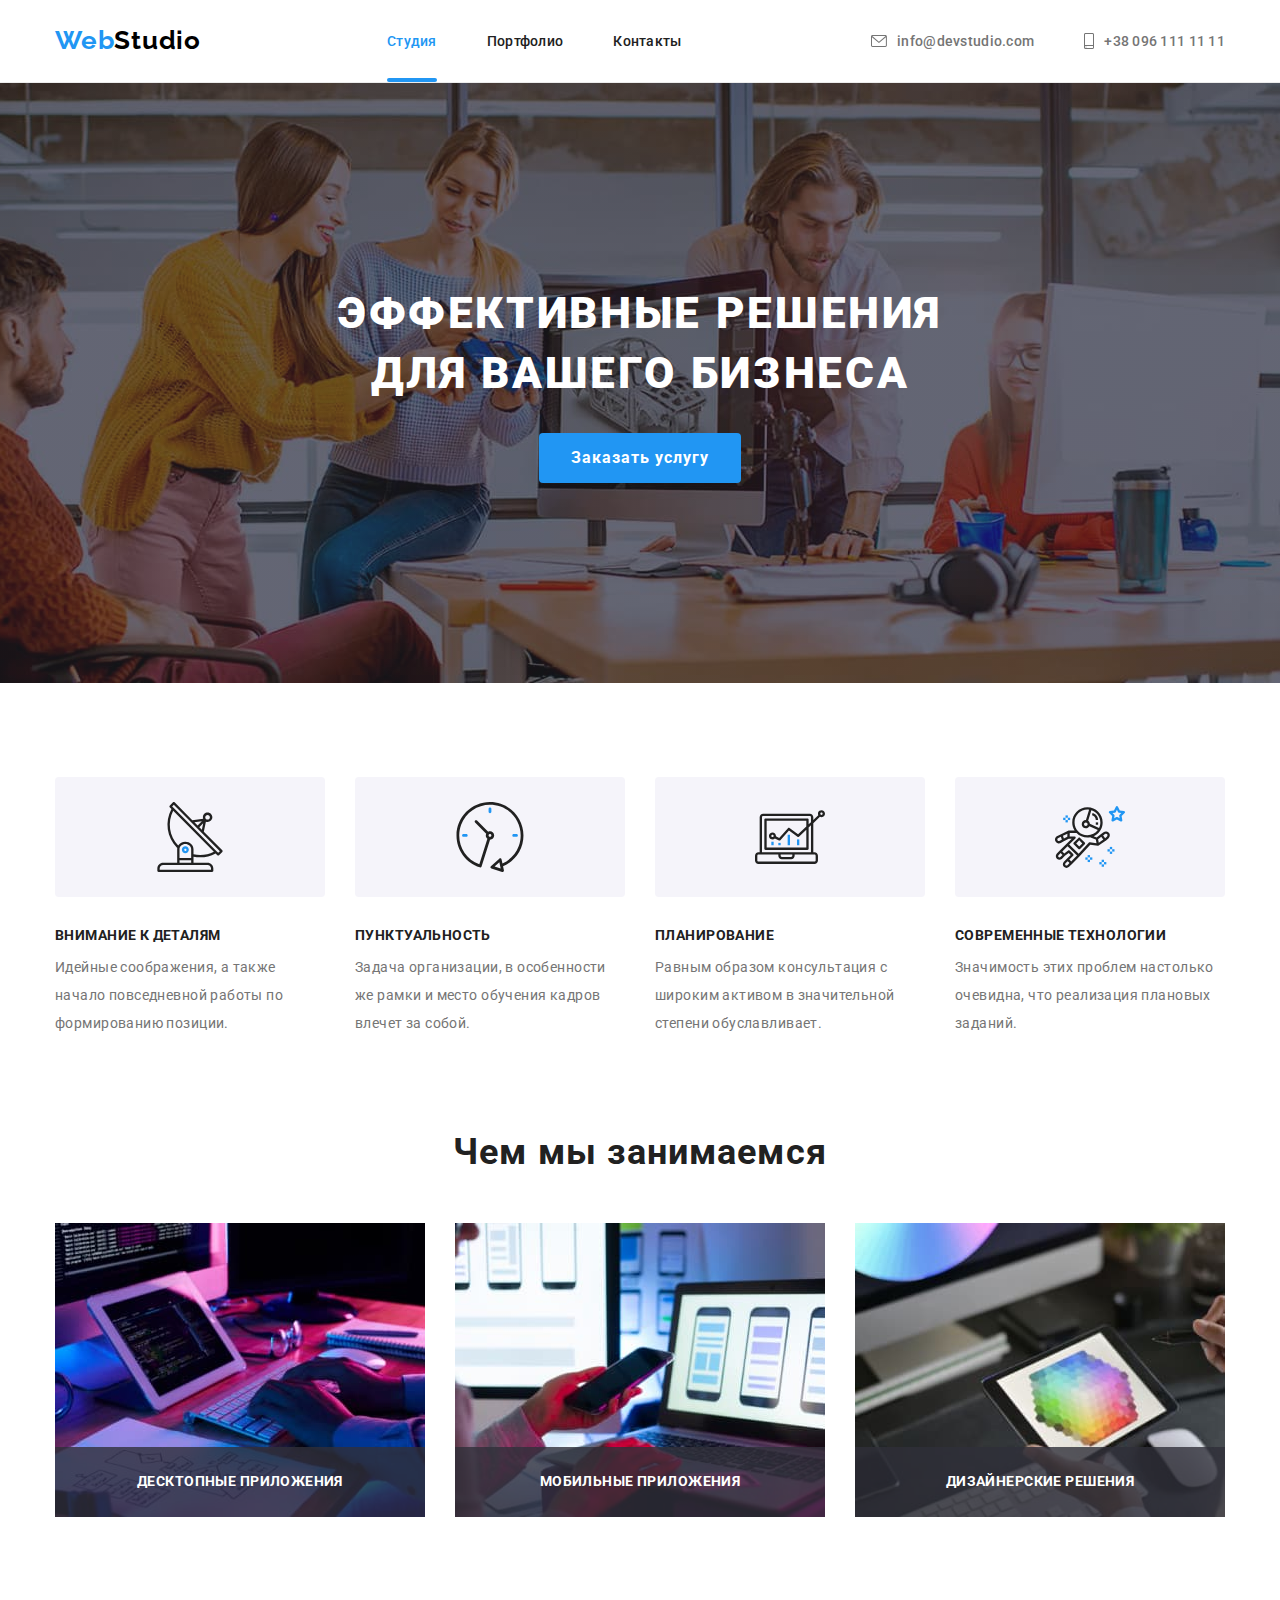
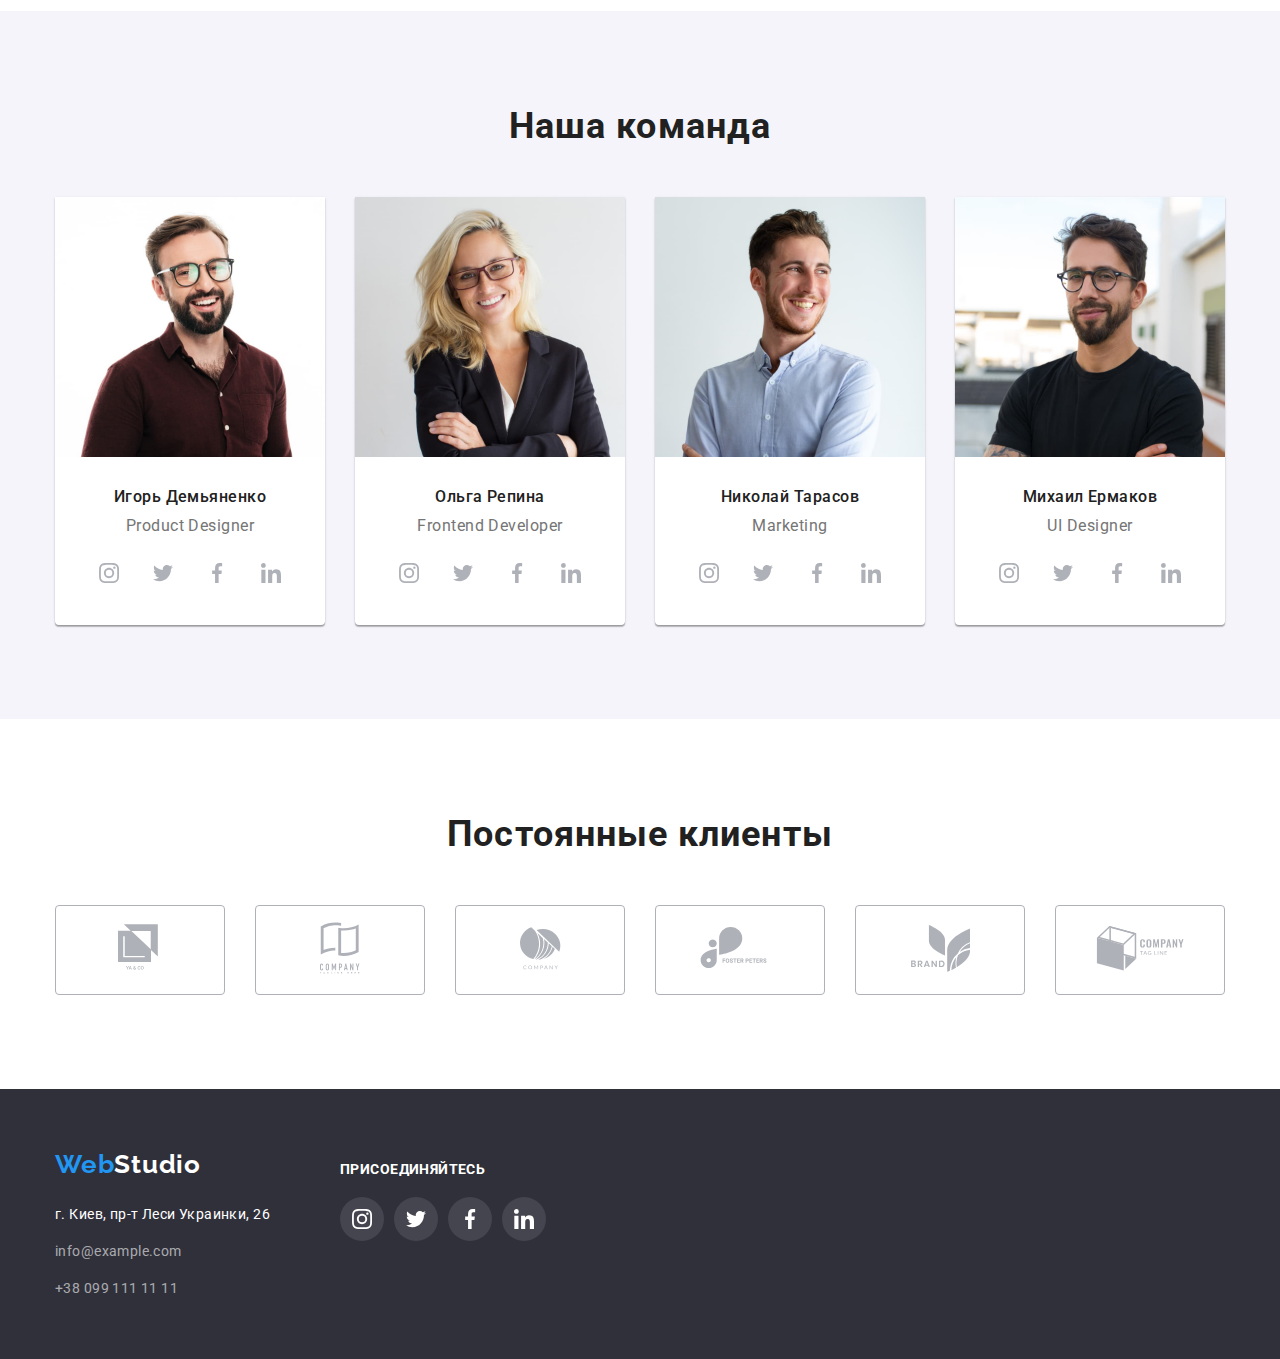
==== index.html @ ba80bf58 "Adding position/transition" ====
<!DOCTYPE html>
<html lang="ru">
  <head>
    <meta charset="UTF-8" />
    <meta name="viewport" content="width=device-width, initial-scale=1.0" />
    <title>ВебСтудия</title>
    <link
      rel="stylesheet"
      href="https://cdnjs.cloudflare.com/ajax/libs/modern-normalize/1.0.0/modern-normalize.css"
    />
    <link
      href="https://fonts.googleapis.com/css2?family=Raleway:wght@400;700&family=Roboto:wght@400;500;700;900&display=swap"
      rel="stylesheet"
    />
    <link rel="stylesheet" href="./css/styles.css" />
  </head>

  <body>
    <!--HEADER-->
    <header class="header">
      <div class="container">
        <nav class="navigation">
          <a
            class="logo-name-header link"
            href="./index.html"
            aria-label="логотип ВебСтудио"
          >
            <span class="logo-name-one">Web</span
            ><span class="logo-name-header">Studio</span>
          </a>
          <ul class="navigation-list list">
            <li class="navigation-list-item">
              <a class="navigation-list-link link current" href="">Студия</a>
            </li>
            <li class="navigation-list-item">
              <a
                class="navigation-list-link link non-current"
                href="./portfolio.html"
                >Портфолио</a
              >
            </li>
            <li class="navigation-list-item">
              <a class="navigation-list-link link non-current" href=""
                >Контакты</a
              >
            </li>
          </ul>
        </nav>
        <ul class="navigation-contacts list list">
          <li class="navigation-contacts-item">
            <a
              class="navigation-contacts-link link"
              href="mailto:info@devstudio.com"
            >
              <svg class="navigation-contacts-envelope">
                <use href="./images/sprite.svg#envelope"></use></svg
              >info@devstudio.com</a
            >
          </li>
          <li class="navigation-contacts-item">
            <a class="navigation-contacts-link link" href="tel:+380961111111">
              <svg class="navigation-contacts-smartphone">
                <use href="./images/sprite.svg#smartphone"></use></svg
              >+38 096 111 11 11</a
            >
          </li>
        </ul>
      </div>
    </header>

    <main>
      <!--HERO-->
      <section class="section-hero">
        <div class="container">
          <h1 class="section-hero-title">
            Эффективные решения для вашего бизнеса
          </h1>
          <button class="button" data-modal-open>Заказать услугу</button>
        </div>
      </section>

      <!--ADVANTAGES-->
      <section class="section-advantages">
        <div class="container">
          <h2 hidden>Преимущества</h2>
          <ul class="section-advantages-list list">
            <li class="section-advantages-list-item icon-antenna">
              <h3 class="section-advantages-list-item-title">
                Внимание к деталям
              </h3>
              <p class="section-advantages-list-item-description">
                Идейные соображения, а также начало повседневной работы по
                формированию позиции.
              </p>
            </li>
            <li class="section-advantages-list-item icon-clock">
              <h3 class="section-advantages-list-item-title">Пунктуальность</h3>
              <p class="section-advantages-list-item-description">
                Задача организации, в особенности же рамки и место обучения
                кадров влечет за собой.
              </p>
            </li>
            <li class="section-advantages-list-item icon-diagram">
              <h3 class="section-advantages-list-item-title">Планирование</h3>
              <p class="section-advantages-list-item-description">
                Равным образом консультация с широким активом в значительной
                степени обуславливает.
              </p>
            </li>
            <li class="section-advantages-list-item icon-astronaut">
              <h3 class="section-advantages-list-item-title">
                Современные технологии
              </h3>
              <p class="section-advantages-list-item-description">
                Значимость этих проблем настолько очевидна, что реализация
                плановых заданий.
              </p>
            </li>
          </ul>
        </div>
      </section>
      <!--SERVICES-->
      <section class="section-services">
        <div class="container">
          <h2 class="section-services-title">Чем мы занимаемся</h2>
          <ul class="section-services-list list">
            <li class="section-services-list-item">
              <img
                class="section-services-image"
                src="./images/services/service1.jpg"
                alt="человек печатает на клавиатуре с включенным компьютером и планшетом"
                width="370"
                height="294"
              />
              <div class="services-overlay">
                <p class="services-overlay-text">Десктопные приложения</p>
              </div>
            </li>
            <li class="section-services-list-item">
              <img
                class="section-services-image"
                src="./images/services/service2.jpg"
                alt="держа телефон в руке человек работает с лэптопом"
                width="370"
                height="294"
              />
              <div class="services-overlay">
                <p class="services-overlay-text">Мобильные приложения</p>
              </div>
            </li>
            <li class="section-services-list-item">
              <img
                class="section-services-image"
                src="./images/services/service3.jpg"
                alt="человек выбирает цвет на планшете"
                width="370"
                height="294"
              />
              <div class="services-overlay">
                <p class="services-overlay-text">Дизайнерские решения</p>
              </div>
            </li>
          </ul>
        </div>
      </section>
      <!--TEAM-->
      <section class="section-team">
        <div class="container">
          <h2 class="section-team-title">Наша команда</h2>
          <ul class="section-team-list list">
            <li class="section-team-list-item">
              <img
                class="section-team-image"
                src="./images/team/teammember1.jpg"
                alt="Игорь Демьяненко"
                width="270"
                height="260"
              />
              <h3 class="section-team-list-item-name">Игорь Демьяненко</h3>
              <p class="section-team-list-item-job" lang="en">
                Product Designer
              </p>
              <ul class="social-link-list list">
                <li class="social-link-item">
                  <a class="social-list-link">
                    <svg class="social-link-svg">
                      <use href="./images/sprite.svg#instagram"></use>
                    </svg>
                  </a>
                </li>
                <li class="social-link-item">
                  <a class="social-list-link">
                    <svg class="social-link-svg">
                      <use href="./images/sprite.svg#twitter"></use>
                    </svg>
                  </a>
                </li>
                <li class="social-link-item">
                  <a class="social-list-link">
                    <svg class="social-link-svg">
                      <use href="./images/sprite.svg#facebook"></use>
                    </svg>
                  </a>
                </li>
                <li class="social-link-item">
                  <a class="social-list-link">
                    <svg class="social-link-svg">
                      <use href="./images/sprite.svg#linkedin"></use>
                    </svg>
                  </a>
                </li>
              </ul>
            </li>

            <li class="section-team-list-item">
              <img
                class="section-team-image"
                src="./images/team/teammember2.jpg"
                alt="Ольга Репина"
                width="270"
                height="260"
              />
              <h3 class="section-team-list-item-name">Ольга Репина</h3>
              <p class="section-team-list-item-job" lang="en">
                Frontend Developer
              </p>
              <ul class="social-link-list list">
                <li class="social-link-item">
                  <a class="social-list-link">
                    <svg class="social-link-svg">
                      <use href="./images/sprite.svg#instagram"></use>
                    </svg>
                  </a>
                </li>
                <li class="social-link-item">
                  <a class="social-list-link">
                    <svg class="social-link-svg">
                      <use href="./images/sprite.svg#twitter"></use>
                    </svg>
                  </a>
                </li>
                <li class="social-link-item">
                  <a class="social-list-link">
                    <svg class="social-link-svg">
                      <use href="./images/sprite.svg#facebook"></use>
                    </svg>
                  </a>
                </li>
                <li class="social-link-item">
                  <a class="social-list-link">
                    <svg class="social-link-svg">
                      <use href="./images/sprite.svg#linkedin"></use>
                    </svg>
                  </a>
                </li>
              </ul>
            </li>
            <li class="section-team-list-item">
              <img
                class="section-team-image"
                src="./images/team/teammember3.jpg"
                alt="Николай Тарасов"
                width="270"
                height="260"
              />
              <h3 class="section-team-list-item-name">Николай Тарасов</h3>
              <p class="section-team-list-item-job" lang="en">Marketing</p>
              <ul class="social-link-list list">
                <li class="social-link-item">
                  <a class="social-list-link">
                    <svg class="social-link-svg">
                      <use href="./images/sprite.svg#instagram"></use>
                    </svg>
                  </a>
                </li>
                <li class="social-link-item">
                  <a class="social-list-link">
                    <svg class="social-link-svg">
                      <use href="./images/sprite.svg#twitter"></use>
                    </svg>
                  </a>
                </li>
                <li class="social-link-item">
                  <a class="social-list-link">
                    <svg class="social-link-svg">
                      <use href="./images/sprite.svg#facebook"></use>
                    </svg>
                  </a>
                </li>
                <li class="social-link-item">
                  <a class="social-list-link">
                    <svg class="social-link-svg">
                      <use href="./images/sprite.svg#linkedin"></use>
                    </svg>
                  </a>
                </li>
              </ul>
            </li>
            <li class="section-team-list-item">
              <img
                class="section-team-image"
                src="./images/team/teammember4.jpg"
                alt="Михаил Ермаков"
                width="270"
                height="260"
              />
              <h3 class="section-team-list-item-name">Михаил Ермаков</h3>
              <p class="section-team-list-item-job" lang="en">UI Designer</p>
              <ul class="social-link-list list">
                <li class="social-link-item">
                  <a class="social-list-link">
                    <svg class="social-link-svg">
                      <use href="./images/sprite.svg#instagram"></use>
                    </svg>
                  </a>
                </li>
                <li class="social-link-item">
                  <a class="social-list-link">
                    <svg class="social-link-svg">
                      <use href="./images/sprite.svg#twitter"></use>
                    </svg>
                  </a>
                </li>
                <li class="social-link-item">
                  <a class="social-list-link">
                    <svg class="social-link-svg">
                      <use href="./images/sprite.svg#facebook"></use>
                    </svg>
                  </a>
                </li>
                <li class="social-link-item">
                  <a class="social-list-link">
                    <svg class="social-link-svg">
                      <use href="./images/sprite.svg#linkedin"></use>
                    </svg>
                  </a>
                </li>
              </ul>
            </li>
          </ul>
        </div>
      </section>

      <!-- OUR CLIENTS -->
      <section class="section-clients">
        <div class="container">
          <h2 class="section-clients-title">Постоянные клиенты</h2>
          <ul class="section-clients-list list">
            <li class="section-clients-list-item">
              <a
                class="section-clients-link"
                aria-label="логотип Компания клиент 1"
              >
                <svg class="clients-svg-icon" width="44px" height="49px">
                  <use href="./images/sprite.svg#logo-1"></use>
                </svg>
              </a>
            </li>
            <li class="section-clients-list-item">
              <a
                class="section-clients-link"
                aria-label="логотип Компания клиент 2"
              >
                <svg class="clients-svg-icon" width="40px" height="52px">
                  <use href="./images/sprite.svg#logo-2"></use>
                </svg>
              </a>
            </li>
            <li class="section-clients-list-item">
              <a
                class="section-clients-link"
                aria-label="логотип Компания клиент 3"
              >
                <svg class="clients-svg-icon" width="41px" height="43px">
                  <use href="./images/sprite.svg#logo-3"></use>
                </svg>
              </a>
            </li>
            <li class="section-clients-list-item">
              <a
                class="section-clients-link"
                aria-label="логотип Компания клиент 4"
              >
                <svg class="clients-svg-icon" width="80px" height="42px">
                  <use href="./images/sprite.svg#logo-4"></use>
                </svg>
              </a>
            </li>
            <li class="section-clients-list-item">
              <a
                class="section-clients-link"
                aria-label="логотип Компания клиент 5"
              >
                <svg class="clients-svg-icon" width="59px" height="47px">
                  <use href="./images/sprite.svg#logo-5"></use>
                </svg>
              </a>
            </li>
            <li class="section-clients-list-item">
              <a
                class="section-clients-link"
                aria-label="логотип Компания клиент 6"
              >
                <svg class="clients-svg-icon" width="89px" height="45px">
                  <use href="./images/sprite.svg#logo-6"></use>
                </svg>
              </a>
            </li>
          </ul>
        </div>
      </section>
    </main>

    <!--FOOTER-->
    <footer class="footer">
      <div class="container">
        <address class="contacts-info">
          <a
            class="logo-name-footer link"
            href="./index.html"
            aria-label="логотип ВебСтудио"
          >
            <span class="logo-name-one">Web</span
            ><span class="logo-name-footer">Studio</span>
          </a>
          <ul class="contacts-info-list list">
            <li class="contacts-info-list-item">
              <a
                class="contacts-info-address link"
                href="https://goo.gl/maps/yo7cSRqKDHGTrSE36"
                >г. Киев, пр-т Леси Украинки, 26</a
              >
            </li>
            <li class="contacts-info-list-item">
              <a class="contacts-info-email link" href="mailto:info@example.com"
                >info@example.com</a
              >
            </li>
            <li class="contacts-info-list-item">
              <a class="contacts-info-tel link" href="tel:+380991111111"
                >+38 099 111 11 11</a
              >
            </li>
          </ul>
        </address>

        <div class="join-us">
          <h2 class="join-us-title">присоединяйтесь</h2>
          <ul class="join-us-list list">
            <li class="join-us-list-item">
              <a class="join-us-list-link">
                <svg class="join-us-social-svg">
                  <use href="./images/sprite.svg#instagram"></use>
                </svg>
              </a>
            </li>
            <li class="join-us-list-item">
              <a class="join-us-list-link">
                <svg class="join-us-social-svg">
                  <use href="./images/sprite.svg#twitter"></use>
                </svg>
              </a>
            </li>
            <li class="join-us-list-item">
              <a class="join-us-list-link">
                <svg class="join-us-social-svg">
                  <use href="./images/sprite.svg#facebook"></use>
                </svg>
              </a>
            </li>
            <li class="join-us-list-item">
              <a class="join-us-list-link">
                <svg class="join-us-social-svg">
                  <use href="./images/sprite.svg#linkedin"></use>
                </svg>
              </a>
            </li>
          </ul>
        </div>
      </div>
    </footer>

    <div class="backdrop is-hidden" data-modal>
      <div class="modal">
        <button type="button" class="close-btn" data-modal-close>
          <svg class="modal-close-svg">
            <use href="./images/sprite.svg#close"></use>
          </svg>
        </button>
      </div>
    </div>

    <script src="./js/modal.js"></script>
  </body>
</html>
---- css/styles.css ----
:root {
  --main-font: "Roboto", sans-serif;
  --secondary-font: "Raleway", sans-serif;
  --title-color: #212121;
  --accent-color: #2196f3;
}

*,
*::before,
*::after {
  margin: 0;
  padding: 0;
}

body {
  font-family: var(--main-font);
  font-style: normal;
}
/* all ordered marks away */

.list {
  list-style: none;
}

/* all underlined marks away */

.link {
  text-decoration: none;
}

img {
  display: block;
}

.container {
  width: 1200px;
  padding: 0 15px;
  margin: 0 auto;
}

.header .container {
  display: flex;
  align-items: center;
}

.header {
  border-bottom: 1px solid #ececec;
}

.navigation {
  display: flex;
  align-items: center;
}

.navigation-list,
.navigation-contacts {
  display: flex;
}

/* MODAL WINDOW */

.backdrop {
  position: fixed;
  top: 0;
  left: 0;
  width: 100%;
  height: 100%;
  background-color: rgba(0, 0, 0, 0.2);
  transition: all 500ms linear;
}

.backdrop.is-hidden {
  opacity: 0;
  visibility: hidden;
  pointer-events: none;
  transition: all 500ms linear 500ms;
}

.backdrop.is-hidden .modal {
  transform: translate(-50%, -50%) scale(0);
  transition: all 500ms linear 0ms;
}

.modal {
  position: absolute;
  top: 50%;
  left: 50%;
  transform: translate(-50%, -50%) scale(1);
  width: 528px;
  height: 581px;
  background-color: #fff;
  transition: all 500ms linear 500ms;
}

.modal-close-svg {
  width: 18px;
  height: 18px;
}

.close-btn {
  display: flex;
  align-items: center;
  justify-content: center;
  position: absolute;
  top: 8px;
  right: 8px;
  width: 30px;
  height: 30px;
  background-color: #ffffff;
  border: 1px solid rgba(0, 0, 0, 0.1);
  border-radius: 50%;
  cursor: pointer;
}

.close-btn:hover {
  fill: var(--accent-color);
}

/* HEADER */

.logo-name:hover {
  cursor: pointer;
}

.logo-name-header {
  font-family: var(--secondary-font);
  font-style: normal;
  font-weight: 700;
  font-size: 26px;
  line-height: 1.192;
  letter-spacing: 0.03em;
  margin-right: 93px;
  padding: 24px 0 25px 0;
}

.logo-name-footer {
  font-family: var(--secondary-font);
  font-style: normal;
  font-weight: 700;
  font-size: 26px;
  line-height: 1.192;
  letter-spacing: 0.03em;
  /* margin-bottom: 20px; */
  /* padding-top: 60px; */
}

.logo-name-one {
  color: #2196f3;
}
.logo-name-header {
  color: #000000;
}

.logo-name-footer {
  color: #fff;
}

.navigation-list-item,
.navigation-contacts-item {
  padding-top: 32px;
  padding-bottom: 32px;
}

.navigation-list-item {
  position: relative;
}

.navigation-list-item:not(:last-child),
.navigation-contacts-item:not(:last-child) {
  margin-right: 50px;
}

.navigation-contacts {
  margin-left: auto;
}

/* HEADER NAVIGATION LEFT SIDE  */

.navigation-list-link {
  /* position: relative; */
  font-weight: 500;
  font-size: 14px;
  line-height: 1.143;
  letter-spacing: 0.02em;
  color: #212121;
  cursor: pointer;
  transition: all 250ms cubic-bezier(0.4, 0, 0.2, 1);
}

.current::after {
  position: absolute;
  content: "";
  left: 0;
  bottom: 0;
  width: 100%;
  height: 4px;
  background: #2196f3;
  border-radius: 2px;
}

.navigation-list-item .current {
  color: var(--accent-color);
}

/* .navigation-list-link::after {
  position: absolute;
  content: "";
  display: block;
  width: 100%;
  height: 4px;
  background: #2196f3;
  border-radius: 2px;
  margin-top: 28px;
}

.non-current.navigation-list-link::after {
  opacity: 0;
  visibility: hidden;
  pointer-events: none;
} */

/* HEADER NAVIGATION RIGHT SIDE */

.navigation-contacts {
  display: flex;
}

.navigation-contacts-link {
  display: flex;
  justify-content: center;
  align-items: center;
  font-weight: 500;
  font-size: 14px;
  line-height: 1.143;
  letter-spacing: 0.02em;
  color: #757575;
  transition: all 250ms cubic-bezier(0.4, 0, 0.2, 1);
}

/* accent color */
.navigation-list-link:hover,
.navigation-list-link:focus {
  color: var(--accent-color);
}

.navigation-contacts-link:hover,
.navigation-contacts-link:focus {
  color: var(--accent-color);
}

.navigation-contacts-envelope {
  display: inline-block;
  margin-right: 10px;
  width: 16px;
  height: 12px;
  fill: #757575;
  transition: all 250ms cubic-bezier(0.4, 0, 0.2, 1);
}

.navigation-contacts-smartphone {
  margin-right: 10px;
  width: 10px;
  height: 16px;
  fill: #757575;
  transition: all 250ms cubic-bezier(0.4, 0, 0.2, 1);
}

.navigation-contacts-link:hover .navigation-contacts-envelope {
  fill: var(--accent-color);
}

.navigation-contacts-link:hover .navigation-contacts-smartphone {
  fill: var(--accent-color);
}

/* MAIN-SECTION-HERO */

.section-hero {
  padding-bottom: 200px;
  padding-top: 200px;
  background-size: cover;
  background-repeat: no-repeat;
  background-position: center;
  background-image: linear-gradient(
      rgba(47, 48, 58, 0.4),
      rgba(47, 48, 58, 0.4)
    ),
    url("../images/background/background-photo.jpg");
}

.section-hero-title {
  font-weight: 900;
  font-size: 44px;
  line-height: 1.364;
  text-align: center;
  letter-spacing: 0.06em;
  text-transform: uppercase;
  padding-left: 252px;
  padding-right: 252px;
  margin-bottom: 30px;
  color: #ffffff;
}
.button {
  background: #2196f3;
  font-weight: 700;
  font-size: 16px;
  line-height: 1.875;
  display: flex;
  align-items: center;
  text-align: center;
  letter-spacing: 0.06em;
  color: #ffffff;
  margin: 0 auto;
  border-radius: 4px;
  padding: 10px 32px;
  border: none;
}
/* ADVANTAGES */

.section-advantages-list {
  display: flex;
  padding-top: 94px;
  padding-bottom: 94px;
}

.section-advantages-list-item:not(:last-child) {
  margin-right: 30px;
}

.section-advantages-list-item::before {
  content: "";
  display: block;
  height: 120px;
  width: 270px;
  background-color: #f5f4fa;
  margin-bottom: 30px;
  border-radius: 4px;
  /* outline: 1px solid black; */
  background-repeat: no-repeat;
  background-position: center;
}

.icon-antenna::before {
  background-image: url("../images/icons_advantages/antenna\ 1.svg");
}

.icon-clock::before {
  background-image: url("../images/icons_advantages/clock\ 1.svg");
}

.icon-diagram::before {
  background-image: url("../images/icons_advantages/diagram\ 1.svg");
}

.icon-astronaut::before {
  background-image: url("../images/icons_advantages/astronaut\ 1.svg");
}

.list .section-advantages-list-item-title {
  margin-bottom: 10px;
}

.section-advantages-list-item-title {
  font-weight: 700;
  font-size: 14px;
  line-height: 1.143;
  letter-spacing: 0.03em;
  text-transform: uppercase;
  color: var(--title-color);
}
.section-advantages-list-item-description {
  font-weight: 400;
  font-size: 14px;
  line-height: 2;
  letter-spacing: 0.03em;
  color: #757575;
  width: 270px;
}

/* SERVICES + TEAM TITLES */

.section-services-list {
  display: flex;
}

.section-services-title {
  margin-bottom: 50px;
}

.section-services-list-item {
  position: relative;
}

.section-services-list-item:not(:nth-child(3n)) {
  margin-right: 30px;
}
.section-services {
  padding-bottom: 94px;
}

.section-team {
  padding-top: 94px;
  padding-bottom: 94px;
  background: #f5f4fa;
}

.section-team-title {
  margin-bottom: 50px;
}

.section-team-list {
  display: flex;
}

.section-team-list-item:not(:nth-child(4n)) {
  margin-right: 30px;
}

.section-team-list-item-name {
  margin-top: 30px;
  margin-bottom: 10px;
}

.section-team-list-item {
  padding-bottom: 30px;
  background: #ffffff;
  border-radius: 0px 0px 4px 4px;
  box-shadow: 0px 1px 3px rgba(0, 0, 0, 0.12), 0px 1px 1px rgba(0, 0, 0, 0.14),
    0px 2px 1px rgba(0, 0, 0, 0.2);
}

.section-services-title,
.section-team-title {
  font-weight: 700;
  font-size: 36px;
  line-height: 1.167;
  text-align: center;
  letter-spacing: 0.03em;
  color: var(--title-color);
}
.section-team-list-item-name {
  font-weight: 500;
  font-size: 16px;
  line-height: 1.188;
  text-align: center;
  letter-spacing: 0.03em;
  color: var(--title-color);
}
.section-team-list-item-job {
  font-weight: 400;
  font-size: 16px;
  line-height: 1.188;
  text-align: center;
  letter-spacing: 0.03em;
  color: #757575;
  margin-bottom: 16px;
}

/* OUR CLIENTS */

.section-clients {
  padding-top: 94px;
  padding-bottom: 94px;
}

.section-clients-title {
  font-weight: 700;
  font-size: 36px;
  line-height: 1.167;
  text-align: center;
  letter-spacing: 0.03em;
  color: var(--title-color);
  margin-bottom: 50px;
}

.section-clients-list {
  display: flex;
  justify-content: space-between;
}

.section-clients-list-item {
  width: 170px;
  height: 90px;
  display: flex;
  justify-content: center;
  align-items: center;
  border: 1px solid #afb1b8;
  border-radius: 4px;
  cursor: pointer;
  transition: all 250ms cubic-bezier(0.4, 0, 0.2, 1);
}

.clients-svg-icon {
  fill: #afb1b8;
  transition: all 250ms cubic-bezier(0.4, 0, 0.2, 1);
}

.section-clients-list-item:hover {
  border-color: var(--accent-color);
}

.section-clients-list-item:hover .clients-svg-icon {
  fill: var(--accent-color);
}

/* FOOTER */

.footer .container {
  display: flex;
}

.footer {
  padding-top: 60px;
  padding-bottom: 57px;
  background: #2f303a;
}

.footer .logo-name {
  margin-bottom: 20px;
}

.contacts-info-list {
  margin-top: 20px;
}

.contacts-info-list-item:not(:last-child) {
  margin-bottom: 9px;
}

/* .logo-name {
  font-family: var(--secondary-font);
  font-style: normal;
  font-weight: 700;
  font-size: 26px;
  line-height: 1.192;
  letter-spacing: 0.03em;
} */

.logo-name-one {
  font-family: var(--secondary-font);
  font-style: normal;
  font-weight: 700;
  font-size: 26px;
  line-height: 1.192;
  letter-spacing: 0.03em;
  color: #2196f3;
}
.logo-name-header {
  font-family: var(--secondary-font);
  font-style: normal;
  font-weight: 700;
  font-size: 26px;
  line-height: 1.192;
  letter-spacing: 0.03em;
  color: #000000;
}

.contacts-info-address,
.contacts-info-email,
.contacts-info-tel {
  font-style: normal;
  font-weight: 400;
  font-size: 14px;
  line-height: 2;
  letter-spacing: 0.03em;
  color: #ffffff;
}

/* JOIN_US */

.join-us {
  margin-left: 70px;
  padding-top: 12px;
}

.join-us-list {
  display: flex;
  justify-content: space-between;
}

.join-us-list-link {
  display: flex;
  justify-content: center;
  align-items: center;
  width: 44px;
  height: 44px;
  background-color: rgba(255, 255, 255, 0.1);
  border-radius: 50%;
  transition: all 250ms cubic-bezier(0.4, 0, 0.2, 1);
}

.join-us-list-item:not(:last-child) {
  margin-right: 10px;
}

.join-us-list-link:hover {
  background: var(--accent-color);
}

.join-us-title {
  text-transform: uppercase;
  font-family: var(--main-font);
  font-size: 14px;
  font-weight: 700;
  line-height: 1.143;
  letter-spacing: 0.03em;
  text-align: left;
  margin-bottom: 20px;
  color: #ffffff;
}

.join-us-social-svg {
  width: 20px;
  height: 20px;
  fill: #ffffff;
}

.contacts-info-email,
.contacts-info-tel {
  color: rgba(255, 255, 255, 0.6);
}

/* PORTFOLIO */

.portfolio-filter {
  padding-top: 94px;
  padding-bottom: 94px;
}

.button1 {
  font-weight: 500;
  font-size: 16px;
  line-height: 1.625;
  text-align: center;
  letter-spacing: 0.03em;
  color: #212121;
  padding: 6px 22px;
  border: none;
  border-radius: 4px;
  transition: all 250ms cubic-bezier(0.4, 0, 0.2, 1);
}

.projects-list {
  display: flex;
  flex-wrap: wrap;
}

.projects-list-item:not(:nth-child(3n)) {
  margin-right: 30px;
}

.portfolio-filter-list {
  text-align: center;
}

.projects-list-item {
  margin-bottom: 30px;
  cursor: pointer;
  transition: all 250ms cubic-bezier(0.4, 0, 0.2, 1);
}

.projects-list-item:hover {
  box-shadow: 0px 1px 1px rgba(0, 0, 0, 0.12), 0px 4px 4px rgba(0, 0, 0, 0.06),
    1px 4px 6px rgba(0, 0, 0, 0.16);
}

.portfolio-filter-list-item {
  display: inline-block;
  text-align: center;
  margin: 0 auto;
}

.portfolio-filter-list {
  margin-bottom: 50px;
}
.portfolio-filter-list-item:not(:last-child) {
  margin-right: 8px;
}

.button1:hover,
.button1:focus {
  color: #ffffff;
  background-color: var(--accent-color);
  box-shadow: 0px 3px 1px rgba(0, 0, 0, 0.1), 0px 1px 2px rgba(0, 0, 0, 0.08),
    0px 2px 2px rgba(0, 0, 0, 0.12);
}

.project-name {
  font-weight: 700;
  font-size: 18px;
  line-height: 2;
  letter-spacing: 0.06em;
  color: var(--title-color);
}
.project-type {
  font-weight: 400;
  font-size: 16px;
  line-height: 1.875;
  letter-spacing: 0.03em;
  color: #757575;
}

.card-content {
  padding: 20px 24px;
  border-right: 1px solid #eeeeee;
  border-bottom: 1px solid #eeeeee;
  border-left: 1px solid #eeeeee;
}
.project-name {
  margin-bottom: 4px;
}

/* OVERLAY */
.overlay {
  position: absolute;
  top: 0;
  left: 0;
  width: 100%;
  height: 100%;
  background: rgba(33, 150, 243, 0.9);
  padding: 63px 24px;
  /* opacity: 0;
  visibility: hidden;
  pointer-events: none; */
  transition: all 250ms cubic-bezier(0.4, 0, 0.2, 1);
  transform: translateY(100%);
}

.overlay-text {
  font-family: var(--main-font);
  font-size: 18px;
  font-style: normal;
  font-weight: 400;
  line-height: 1.56;
  letter-spacing: 0.03em;
  text-align: left;
  color: #ffffff;
}

.services-overlay {
  position: absolute;
  bottom: 0;
  left: 0;
  display: flex;
  justify-content: center;
  align-items: center;
  width: 370px;
  height: 70px;
  background: rgba(47, 48, 58, 0.8);
}

.services-overlay-text {
  text-transform: uppercase;
  font-family: var(--main-font);
  font-size: 14px;
  font-style: normal;
  font-weight: 700;
  line-height: 1.14;
  letter-spacing: 0.03em;
  text-align: center;
  color: #ffffff;
}
.projects-list-item:hover .overlay {
  transform: translateY(0);
  /* opacity: 1;
  visibility: visible;
  pointer-events: auto; */
}

.projects-list-item-wrapper {
  position: relative;
  overflow: hidden;
}

/* SOCIAL LINKS */

.social-link-list {
  display: flex;
  justify-content: center;
}

.social-list-link {
  display: flex;
  align-items: center;
  justify-content: center;
  width: 44px;
  height: 44px;
  background: none;
  border-radius: 50%;
  cursor: pointer;
  transition: all 250ms cubic-bezier(0.4, 0, 0.2, 1);
}

.social-link-item:not(:last-child) {
  margin-right: 10px;
}

.social-list-link:hover {
  background-color: var(--accent-color);
  transform: rotate(50deg);
}

.social-list-link:hover .social-link-svg {
  fill: #fff;
}

.social-link-svg {
  width: 20px;
  height: 20px;
  fill: #afb1b8;
}
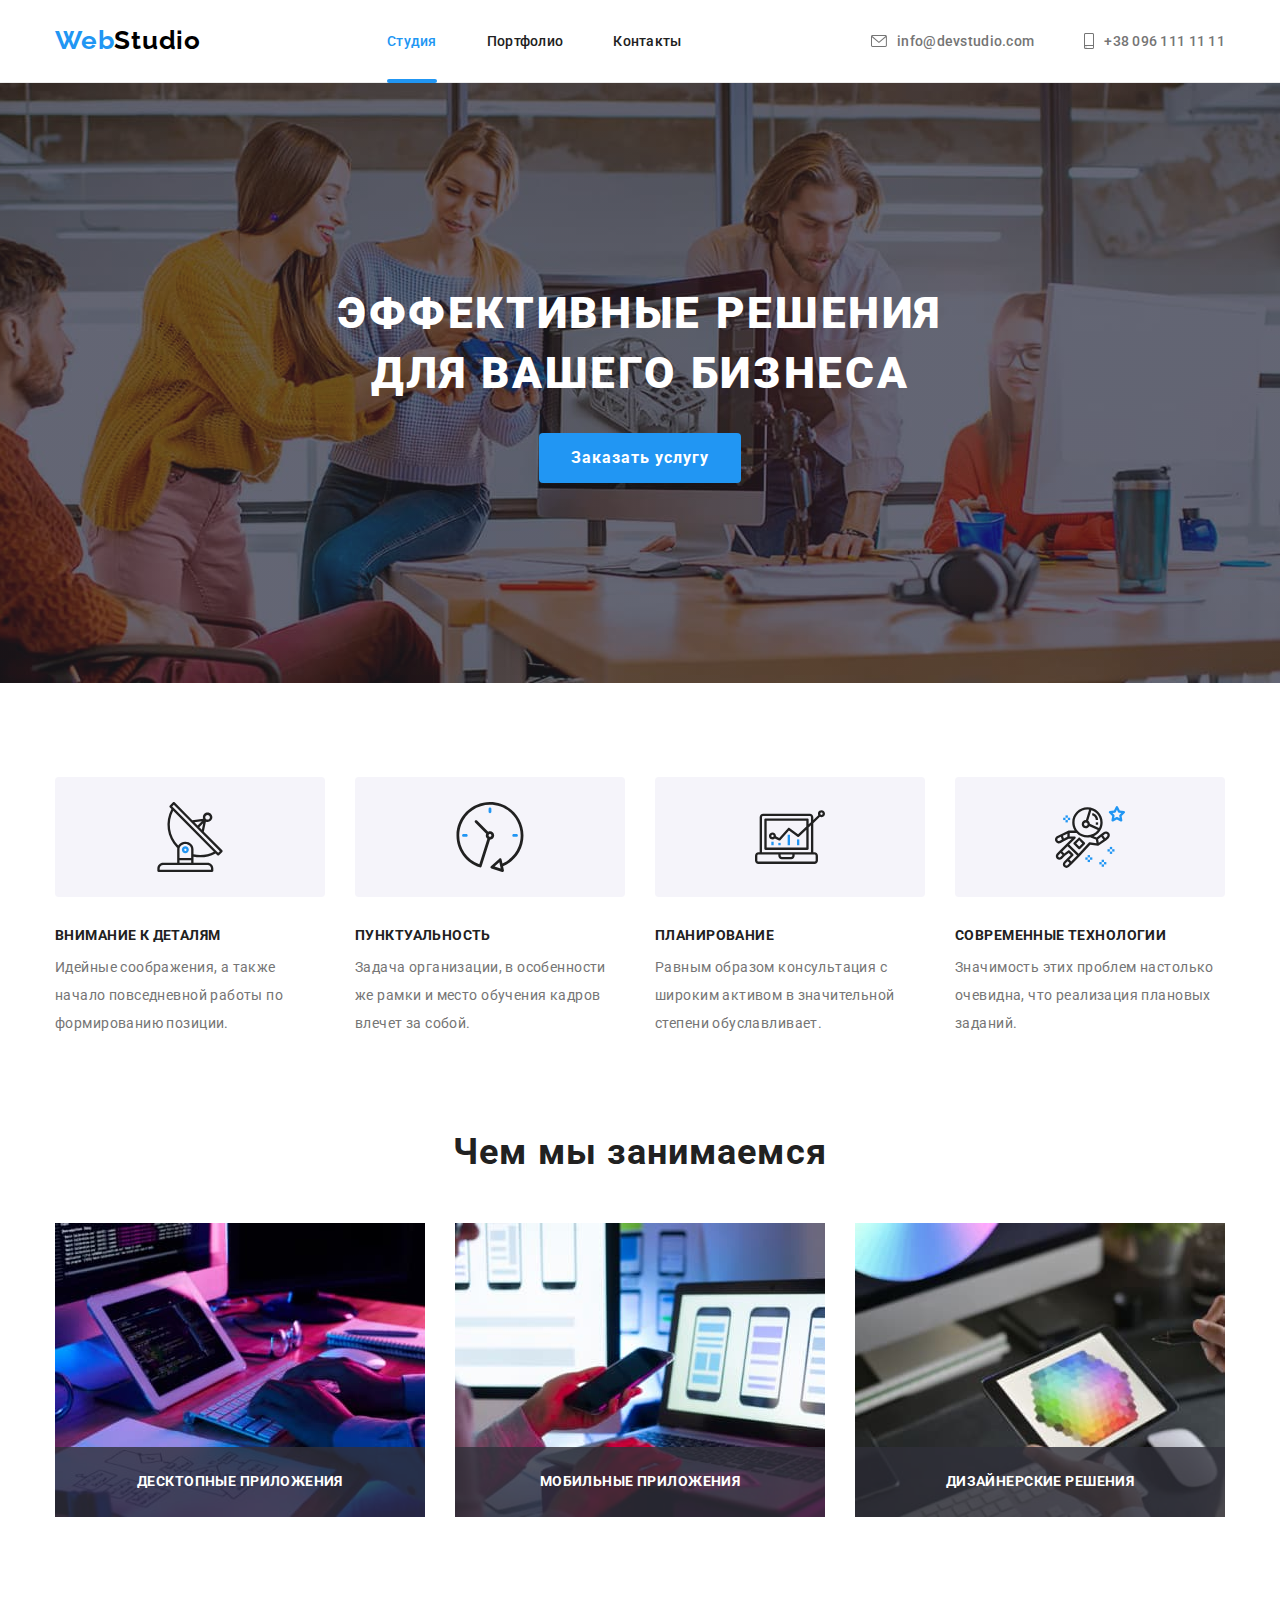
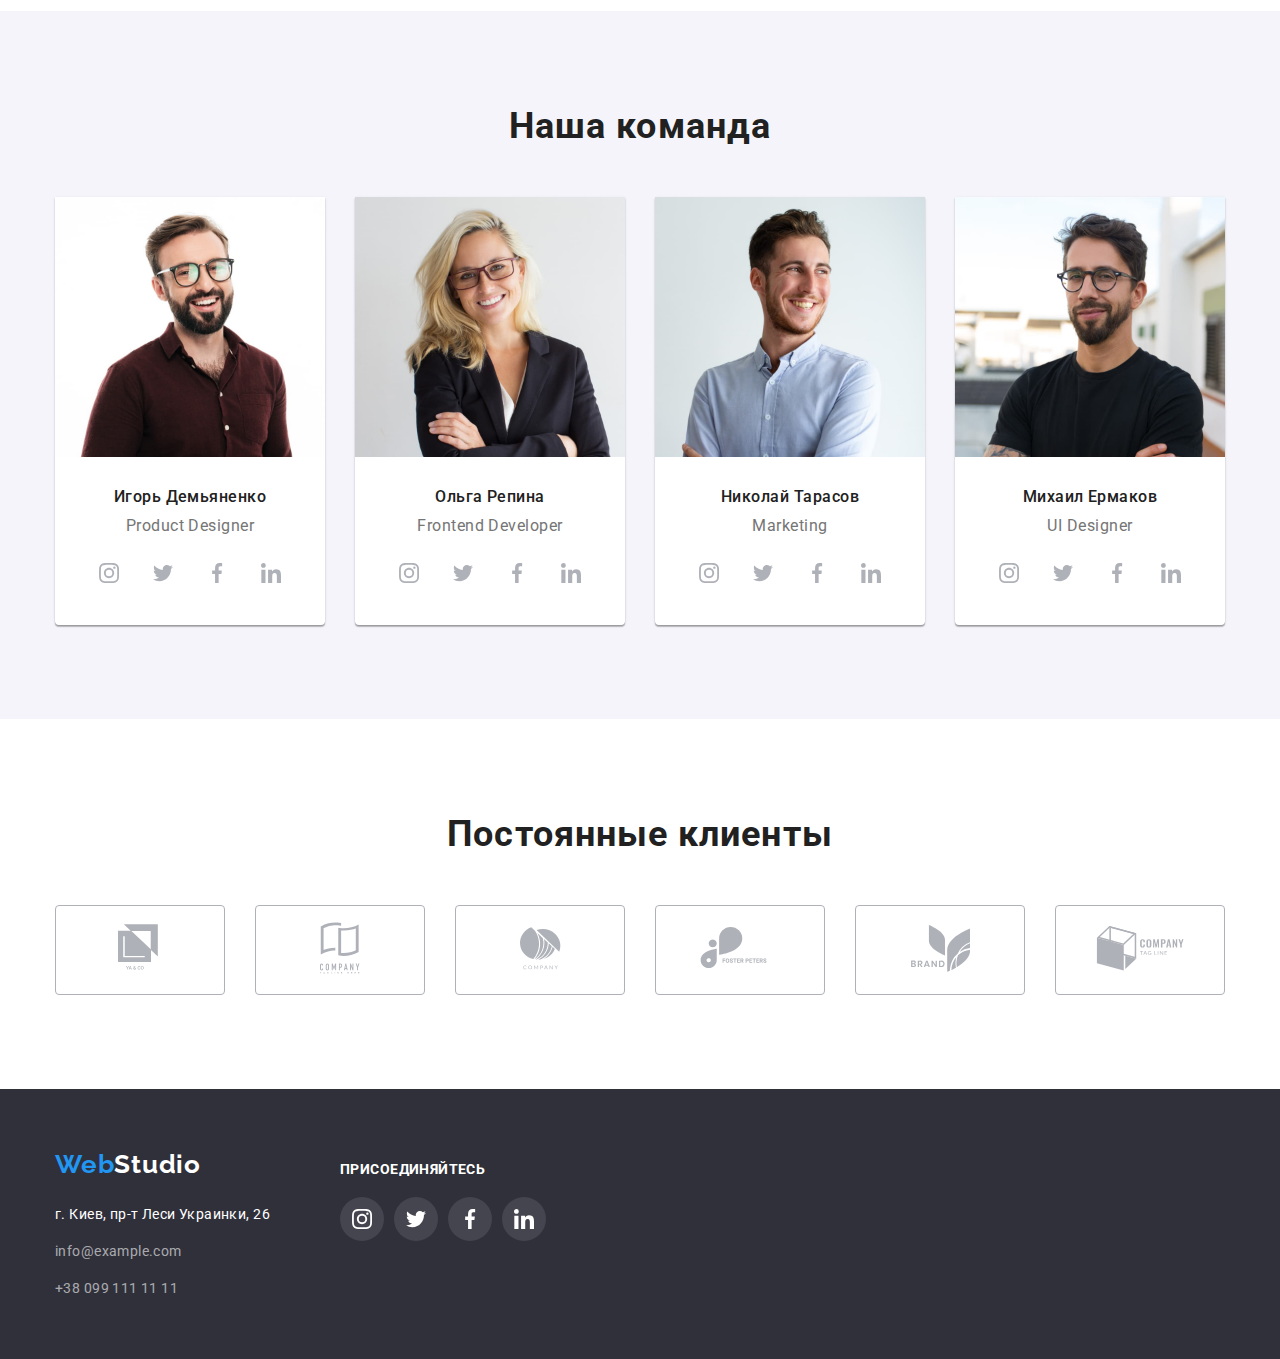
==== commit a683d21e: "HW 5 recommendations" ====
--- a/index.html
+++ b/index.html
@@ -33,16 +33,12 @@
               <a class="navigation-list-link link current" href="">Студия</a>
             </li>
             <li class="navigation-list-item">
-              <a
-                class="navigation-list-link link non-current"
-                href="./portfolio.html"
+              <a class="navigation-list-link link" href="./portfolio.html"
                 >Портфолио</a
               >
             </li>
             <li class="navigation-list-item">
-              <a class="navigation-list-link link non-current" href=""
-                >Контакты</a
-              >
+              <a class="navigation-list-link link" href="">Контакты</a>
             </li>
           </ul>
         </nav>
--- a/css/styles.css
+++ b/css/styles.css
@@ -65,31 +65,39 @@
   left: 0;
   width: 100%;
   height: 100%;
+  overflow-y: auto;
+  overflow-x: hidden;
+  visibility: visible;
+  opacity: 1;
   background-color: rgba(0, 0, 0, 0.2);
-  transition: all 500ms linear;
+  transition: all 250ms linear;
 }
 
 .backdrop.is-hidden {
   opacity: 0;
   visibility: hidden;
   pointer-events: none;
-  transition: all 500ms linear 500ms;
+  transition: all 250ms linear 250ms;
 }
 
 .backdrop.is-hidden .modal {
   transform: translate(-50%, -50%) scale(0);
-  transition: all 500ms linear 0ms;
+  transition: all 250ms linear 0ms;
 }
 
 .modal {
   position: absolute;
+  opacity: 1;
   top: 50%;
   left: 50%;
   transform: translate(-50%, -50%) scale(1);
   width: 528px;
   height: 581px;
   background-color: #fff;
-  transition: all 500ms linear 500ms;
+  box-shadow: 0px 1px 3px rgba(0, 0, 0, 0.12), 0px 1px 1px rgba(0, 0, 0, 0.14),
+    0px 2px 1px rgba(0, 0, 0, 0.2);
+  border-radius: 4px;
+  transition: all 250ms linear 250ms;
 }
 
 .modal-close-svg {
@@ -191,7 +199,7 @@
   position: absolute;
   content: "";
   left: 0;
-  bottom: 0;
+  bottom: -1px;
   width: 100%;
   height: 4px;
   background: #2196f3;
@@ -201,23 +209,6 @@
 .navigation-list-item .current {
   color: var(--accent-color);
 }
-
-/* .navigation-list-link::after {
-  position: absolute;
-  content: "";
-  display: block;
-  width: 100%;
-  height: 4px;
-  background: #2196f3;
-  border-radius: 2px;
-  margin-top: 28px;
-}
-
-.non-current.navigation-list-link::after {
-  opacity: 0;
-  visibility: hidden;
-  pointer-events: none;
-} */
 
 /* HEADER NAVIGATION RIGHT SIDE */
 
